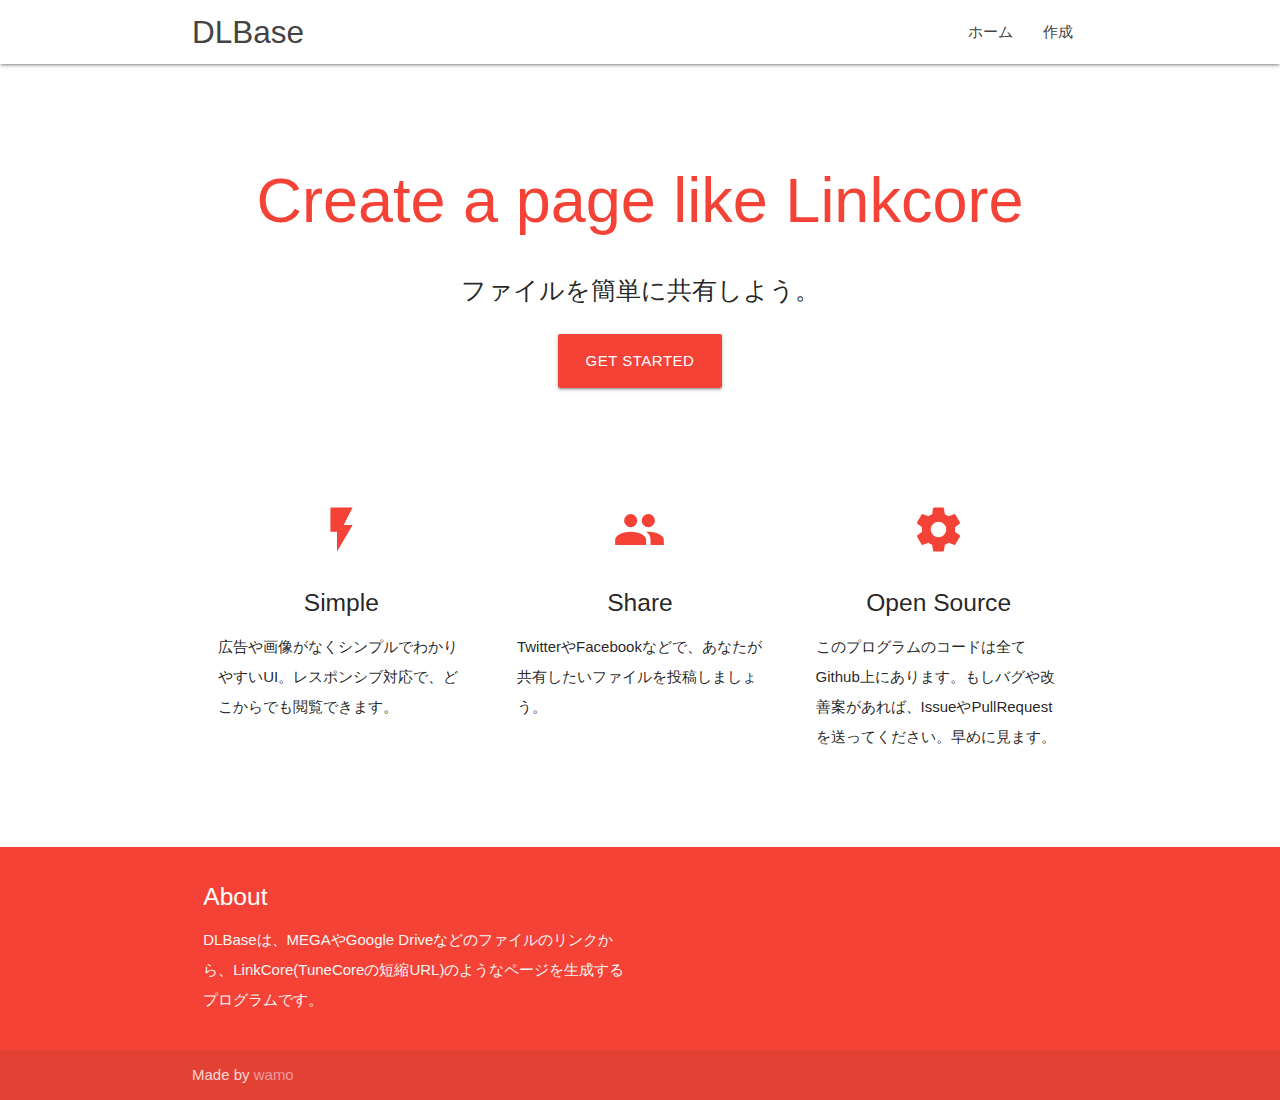
==== index.html @ 440d24b2 "first commit" ====
<!DOCTYPE html>
<html lang="ja">

<head>
    <meta http-equiv="Content-Type" content="text/html; charset=UTF-8">
    <title>DLBase | Home</title>
    <link rel="shortcut icon" href="/favicon.ico">
    <link rel="stylesheet" href="https://cdnjs.cloudflare.com/ajax/libs/materialize/1.0.0/css/materialize.min.css">
    <link href="/files/make/css/style.css" type="text/css" rel="stylesheet" media="screen,projection" />
    <link href="https://fonts.googleapis.com/icon?family=Material+Icons" rel="stylesheet">
    <meta name="viewport" content="width=device-width, initial-scale=1" />
</head>

<body>
    <nav class="white" role="navigation">
        <div class="nav-wrapper container">
            <a id="logo-container" href="/" class="brand-logo">DLBase</a>
            <ul class="right hide-on-med-and-down">
                <li><a href="/">ホーム</a></li>
                <li><a href="/make.html">作成</a></li>
            </ul>

            <ul id="nav-mobile" class="sidenav">
                <li><a href="/">ホーム</a></li>
                <li><a href="/make.html">作成</a></li>
            </ul>
            <a href="#" data-target="nav-mobile" class="sidenav-trigger"><i class="material-icons">menu</i></a>
        </div>
    </nav>

    <div class="section no-pad-bot" id="index-banner">
        <div class="container">
            <br><br>
            <h1 class="header center red-text">Create a page like Linkcore</h1>
            <div class="row center">
                <h5 class="header col s12 light">ファイルを簡単に共有しよう。</h5>
            </div>
            <div class="row center">
                <a href="/make.html" id="download-button" class="btn-large waves-effect waves-light red">Get Started</a>
            </div>
            <br><br>

        </div>
    </div>

    <div class="container">
        <div class="section">
    
          <!--   Icon Section   -->
          <div class="row">
            <div class="col s12 m4">
              <div class="icon-block">
                <h2 class="center red-text"><i class="material-icons">flash_on</i></h2>
                <h5 class="center">Simple</h5>
    
                <p class="light">広告や画像がなくシンプルでわかりやすいUI。レスポンシブ対応で、どこからでも閲覧できます。</p>
              </div>
            </div>
    
            <div class="col s12 m4">
              <div class="icon-block">
                <h2 class="center red-text"><i class="material-icons">group</i></h2>
                <h5 class="center">Share</h5>
                
                <p class="light">TwitterやFacebookなどで、あなたが共有したいファイルを投稿しましょう。</p>
              </div>
            </div>
    
            <div class="col s12 m4">
              <div class="icon-block">
                <h2 class="center red-text"><i class="material-icons">settings</i></h2>
                <h5 class="center">Open Source</h5>
    
                <p class="light">このプログラムのコードは全てGithub上にあります。もしバグや改善案があれば、IssueやPullRequestを送ってください。早めに見ます。</p>
              </div>
            </div>
          </div>
    
        </div>
        <br><br>
      </div>

    <footer class="page-footer red" style="bottom: 0;">
        <div class="container">
            <div class="row">
                <div class="col l6 s12">
                    <h5 class="white-text">About</h5>
                    <p class="grey-text text-lighten-4">DLBaseは、MEGAやGoogle Driveなどのファイルのリンクから、LinkCore(TuneCoreの短縮URL)のようなページを生成するプログラムです。</p>
                </div>
            </div>
        </div>
        <div class="footer-copyright">
            <div class="container">
                Made by <a class="red-text text-lighten-3" href="https://github.com/opera7133">wamo</a>
            </div>
        </div>
    </footer>

    <script src="https://code.jquery.com/jquery-3.5.1.min.js"></script>
    <script src="https://cdnjs.cloudflare.com/ajax/libs/materialize/1.0.0/js/materialize.min.js"></script>
    <script src="/files/make/js/init.js"></script>
</body>



</html>
---- files/make/css/style.css ----
/* Custom Stylesheet */
/**
 * Use this file to override Materialize files so you can update
 * the core Materialize files in the future
 *
 * Made By MaterializeCSS.com
 */
nav ul a,
nav .brand-logo {
  color: #444;
}

p {
  line-height: 2rem;
}

.sidenav-trigger {
  color: #26a69a;
}

.parallax-container {
  min-height: 380px;
  line-height: 0;
  height: auto;
  color: rgba(255, 255, 255, 0.9);
}
.parallax-container .section {
  width: 100%;
}

@media only screen and (max-width: 992px) {
  .parallax-container .section {
    position: absolute;
    top: 40%;
  }
  #index-banner .section {
    top: 10%;
  }
}

@media only screen and (max-width: 600px) {
  #index-banner .section {
    top: 0;
  }
}

.icon-block {
  padding: 0 15px;
}
.icon-block .material-icons {
  font-size: inherit;
}

footer.page-footer {
  margin: 0;
}
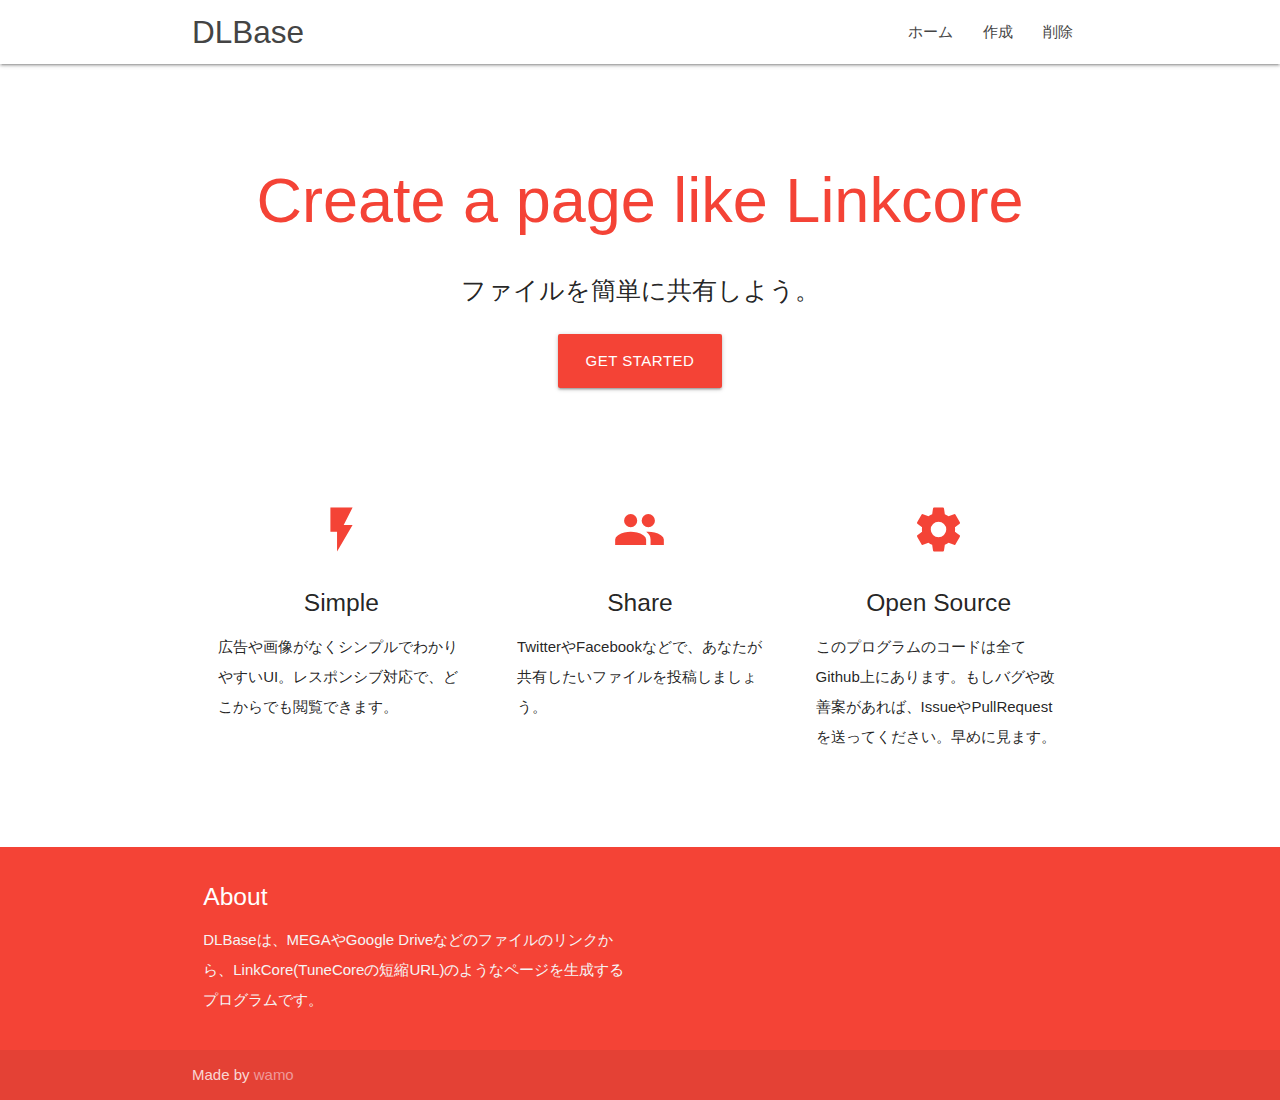
==== commit b31aab38: "Password / Delete" ====
--- a/index.html
+++ b/index.html
@@ -2,103 +2,118 @@
 <html lang="ja">
 
 <head>
-    <meta http-equiv="Content-Type" content="text/html; charset=UTF-8">
-    <title>DLBase | Home</title>
-    <link rel="shortcut icon" href="/favicon.ico">
-    <link rel="stylesheet" href="https://cdnjs.cloudflare.com/ajax/libs/materialize/1.0.0/css/materialize.min.css">
-    <link href="/files/make/css/style.css" type="text/css" rel="stylesheet" media="screen,projection" />
-    <link href="https://fonts.googleapis.com/icon?family=Material+Icons" rel="stylesheet">
-    <meta name="viewport" content="width=device-width, initial-scale=1" />
+  <meta http-equiv="Content-Type" content="text/html; charset=UTF-8">
+  <title>DLBase | Home</title>
+  <meta property="og:title" content="DLBase">
+  <meta property="og:type" content="website">
+  <meta property="og:url" content="https://dlbase.cf/">
+  <meta property="og:image" content="/favicon.png">
+  <meta property="og:site_name" content="DLBase">
+  <meta property="og:description" content="Create a page like Linkcore">
+  <meta property="og:locale" content="ja_JP">
+  <meta name="twitter:card" content="summary">
+  <meta name="twitter:url" content="https://dlbase.cf/">
+  <meta name="twitter:title" content="DLBase">
+  <meta name="twitter:image" content="/favicon.png">
+  <meta name="twitter:description" content="Create a page like Linkcore">
+  <link rel="shortcut icon" href="/favicon.ico">
+  <link rel="stylesheet" href="https://cdnjs.cloudflare.com/ajax/libs/materialize/1.0.0/css/materialize.min.css">
+  <link href="/files/make/css/style.css" type="text/css" rel="stylesheet" media="screen,projection" />
+  <link href="https://fonts.googleapis.com/icon?family=Material+Icons" rel="stylesheet">
+  <meta name="viewport" content="width=device-width, initial-scale=1" />
 </head>
 
 <body>
-    <nav class="white" role="navigation">
-        <div class="nav-wrapper container">
-            <a id="logo-container" href="/" class="brand-logo">DLBase</a>
-            <ul class="right hide-on-med-and-down">
-                <li><a href="/">ホーム</a></li>
-                <li><a href="/make.html">作成</a></li>
-            </ul>
+  <nav class="white" role="navigation">
+    <div class="nav-wrapper container">
+      <a id="logo-container" href="/" class="brand-logo">DLBase</a>
+      <ul class="right hide-on-med-and-down">
+        <li><a href="/">ホーム</a></li>
+        <li><a href="/make">作成</a></li>
+        <li><a href="/delete">削除</a></li>
+      </ul>
 
-            <ul id="nav-mobile" class="sidenav">
-                <li><a href="/">ホーム</a></li>
-                <li><a href="/make.html">作成</a></li>
-            </ul>
-            <a href="#" data-target="nav-mobile" class="sidenav-trigger"><i class="material-icons">menu</i></a>
+      <ul id="nav-mobile" class="sidenav">
+        <li><a href="/">ホーム</a></li>
+        <li><a href="/make">作成</a></li>
+        <li><a href="/delete">削除</a></li>
+      </ul>
+      <a href="#" data-target="nav-mobile" class="sidenav-trigger red-text"><i class="material-icons">menu</i></a>
+    </div>
+  </nav>
+
+  <div class="section no-pad-bot" id="index-banner">
+    <div class="container">
+      <br><br>
+      <h1 class="header center red-text">Create a page like Linkcore</h1>
+      <div class="row center">
+        <h5 class="header col s12 light">ファイルを簡単に共有しよう。</h5>
+      </div>
+      <div class="row center">
+        <a href="/make" id="download-button" class="btn-large waves-effect waves-light red">Get Started</a>
+      </div>
+      <br><br>
+
+    </div>
+  </div>
+
+  <div class="container">
+    <div class="section">
+
+      <!--   Icon Section   -->
+      <div class="row">
+        <div class="col s12 m4">
+          <div class="icon-block">
+            <h2 class="center red-text"><i class="material-icons">flash_on</i></h2>
+            <h5 class="center">Simple</h5>
+
+            <p class="light">広告や画像がなくシンプルでわかりやすいUI。レスポンシブ対応で、どこからでも閲覧できます。</p>
+          </div>
         </div>
-    </nav>
 
-    <div class="section no-pad-bot" id="index-banner">
-        <div class="container">
-            <br><br>
-            <h1 class="header center red-text">Create a page like Linkcore</h1>
-            <div class="row center">
-                <h5 class="header col s12 light">ファイルを簡単に共有しよう。</h5>
-            </div>
-            <div class="row center">
-                <a href="/make.html" id="download-button" class="btn-large waves-effect waves-light red">Get Started</a>
-            </div>
-            <br><br>
+        <div class="col s12 m4">
+          <div class="icon-block">
+            <h2 class="center red-text"><i class="material-icons">group</i></h2>
+            <h5 class="center">Share</h5>
 
+            <p class="light">TwitterやFacebookなどで、あなたが共有したいファイルを投稿しましょう。</p>
+          </div>
         </div>
-    </div>
 
-    <div class="container">
-        <div class="section">
-    
-          <!--   Icon Section   -->
-          <div class="row">
-            <div class="col s12 m4">
-              <div class="icon-block">
-                <h2 class="center red-text"><i class="material-icons">flash_on</i></h2>
-                <h5 class="center">Simple</h5>
-    
-                <p class="light">広告や画像がなくシンプルでわかりやすいUI。レスポンシブ対応で、どこからでも閲覧できます。</p>
-              </div>
-            </div>
-    
-            <div class="col s12 m4">
-              <div class="icon-block">
-                <h2 class="center red-text"><i class="material-icons">group</i></h2>
-                <h5 class="center">Share</h5>
-                
-                <p class="light">TwitterやFacebookなどで、あなたが共有したいファイルを投稿しましょう。</p>
-              </div>
-            </div>
-    
-            <div class="col s12 m4">
-              <div class="icon-block">
-                <h2 class="center red-text"><i class="material-icons">settings</i></h2>
-                <h5 class="center">Open Source</h5>
-    
-                <p class="light">このプログラムのコードは全てGithub上にあります。もしバグや改善案があれば、IssueやPullRequestを送ってください。早めに見ます。</p>
-              </div>
-            </div>
+        <div class="col s12 m4">
+          <div class="icon-block">
+            <h2 class="center red-text"><i class="material-icons">settings</i></h2>
+            <h5 class="center">Open Source</h5>
+
+            <p class="light">このプログラムのコードは全てGithub上にあります。もしバグや改善案があれば、IssueやPullRequestを送ってください。早めに見ます。</p>
           </div>
-    
         </div>
-        <br><br>
       </div>
 
-    <footer class="page-footer red" style="bottom: 0;">
-        <div class="container">
-            <div class="row">
-                <div class="col l6 s12">
-                    <h5 class="white-text">About</h5>
-                    <p class="grey-text text-lighten-4">DLBaseは、MEGAやGoogle Driveなどのファイルのリンクから、LinkCore(TuneCoreの短縮URL)のようなページを生成するプログラムです。</p>
-                </div>
-            </div>
+    </div>
+    <br><br>
+  </div>
+
+  <footer class="page-footer red" style="bottom: 0;">
+    <div class="container">
+      <div class="row">
+        <div class="col l6 s12">
+          <h5 class="white-text">About</h5>
+          <p class="grey-text text-lighten-4">DLBaseは、MEGAやGoogle
+            Driveなどのファイルのリンクから、LinkCore(TuneCoreの短縮URL)のようなページを生成するプログラムです。</p>
         </div>
-        <div class="footer-copyright">
-            <div class="container">
-                Made by <a class="red-text text-lighten-3" href="https://github.com/opera7133">wamo</a>
-            </div>
-        </div>
-    </footer>
+      </div>
+    </div>
+    <div class="footer-copyright">
+      <div class="container">
+        Made by <a class="red-text text-lighten-3" href="https://github.com/opera7133">wamo</a>
+      </div>
+    </div>
+  </footer>
 
-    <script src="https://code.jquery.com/jquery-3.5.1.min.js"></script>
-    <script src="https://cdnjs.cloudflare.com/ajax/libs/materialize/1.0.0/js/materialize.min.js"></script>
-    <script src="/files/make/js/init.js"></script>
+  <script src="https://code.jquery.com/jquery-3.5.1.min.js"></script>
+  <script src="https://cdnjs.cloudflare.com/ajax/libs/materialize/1.0.0/js/materialize.min.js"></script>
+  <script src="/files/make/js/init.js"></script>
 </body>
 
 
